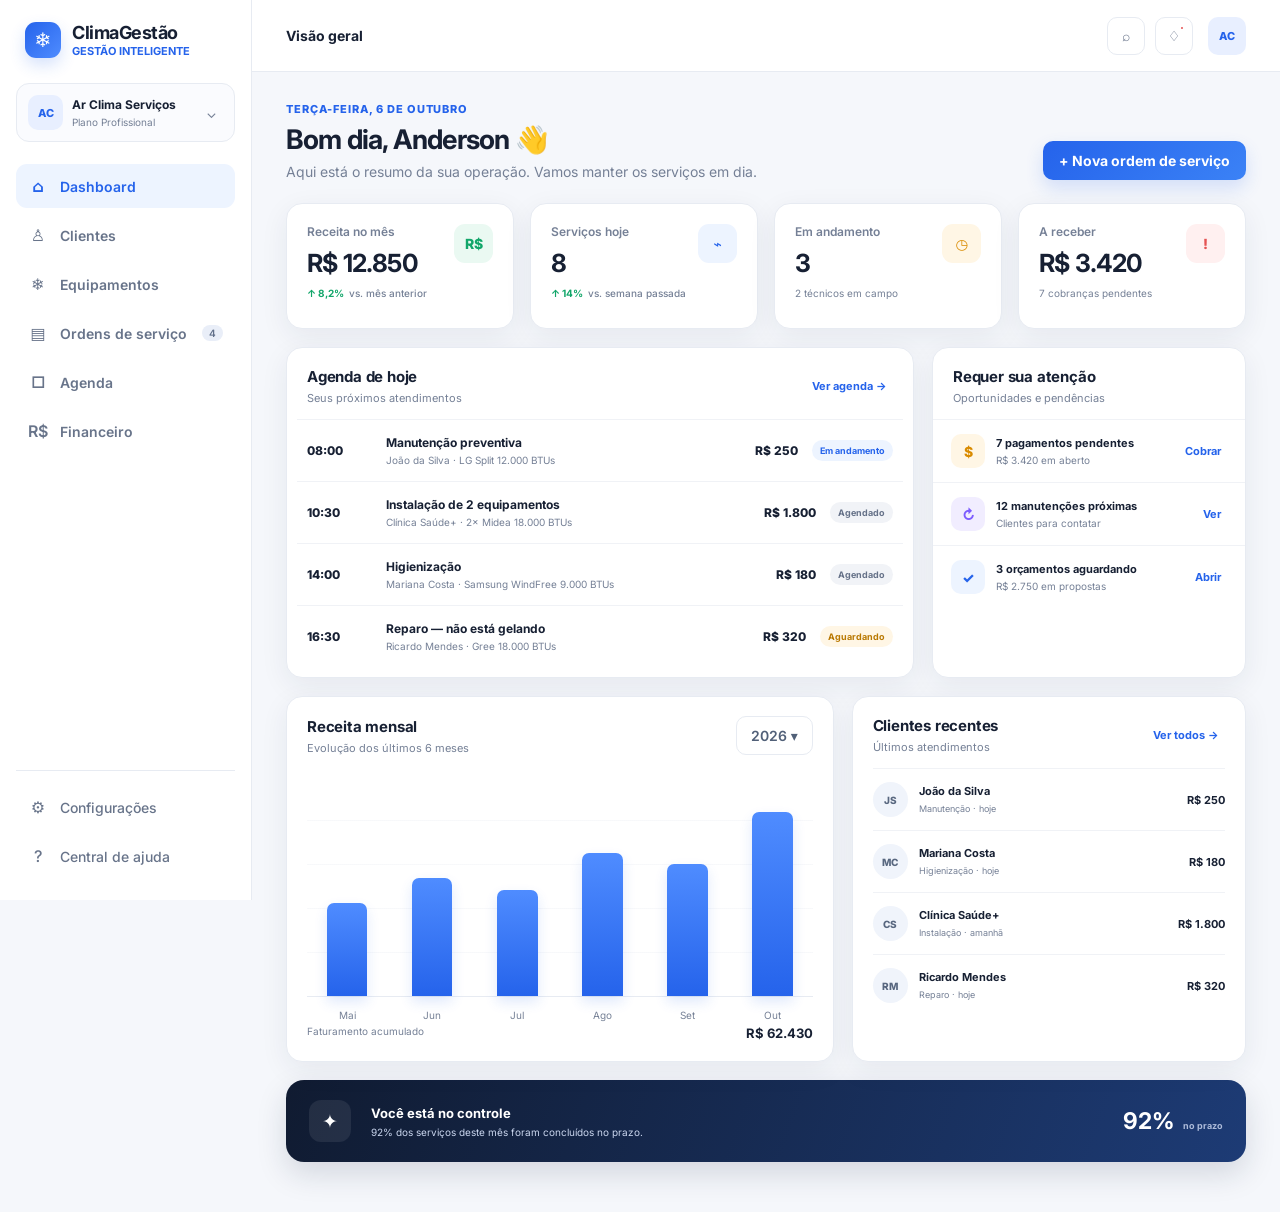
==== index.html @ baf83243 "Versão 1.0 do projeto" ====
<!doctype html>
<html lang="pt-BR">

<head>
    <meta charset="utf-8">
    <meta name="viewport" content="width=device-width,initial-scale=1">
    <title>ClimaGestão — Dashboard</title>
    <link rel="preconnect" href="https://fonts.googleapis.com">
    <link rel="preconnect" href="https://fonts.gstatic.com" crossorigin>
    <link href="https://fonts.googleapis.com/css2?family=Inter:wght@400;500;600;700;800&display=swap" rel="stylesheet">
    <link rel="stylesheet" href="style.css">

</head>

<body>
    <div class="app">
        <aside class="sidebar" id="sidebar">
            <div class="brand">
                <div class="brand-mark">❄</div>
                <div><strong>ClimaGestão</strong><span>GESTÃO INTELIGENTE</span></div>
            </div>
            <div class="company">
                <div class="avatar">AC</div>
                <div><b>Ar Clima Serviços</b><small>Plano Profissional</small></div><button>⌄</button>
            </div>
            <nav>
                <a class="nav-item active" data-page="dashboard"><span class="ico">⌂</span>Dashboard</a><a
                    class="nav-item" data-page="clientes"><span class="ico">♙</span>Clientes</a><a class="nav-item"
                    data-page="equipamentos"><span class="ico">❄</span>Equipamentos</a><a class="nav-item"
                    data-page="os"><span class="ico">▤</span>Ordens de serviço <em>4</em></a><a class="nav-item"
                    data-page="agenda"><span class="ico">□</span>Agenda</a><a class="nav-item"
                    data-page="financeiro"><span class="ico">R$</span>Financeiro</a>
            </nav>
            <div class="nav-bottom"><a class="nav-item"><span class="ico">⚙</span>Configurações</a><a
                    class="nav-item"><span class="ico">?</span>Central de ajuda</a></div>
        </aside>
        <main>
            <header class="topbar"><button class="menu" id="menu">☰</button>
                <div class="crumb" id="crumb">Visão geral</div>
                <div class="top-actions"><button class="top-btn">⌕</button><button class="top-btn">♢<span
                            class="dot"></span></button>
                    <div class="user">AC</div>
                </div>
            </header>
            <div class="content">
                <section id="dashboard" class="page active-page">
                    <div class="page-head">
                        <div>
                            <div class="eyebrow">Terça-feira, 6 de outubro</div>
                            <h1>Bom dia, Anderson 👋</h1>
                            <p>Aqui está o resumo da sua operação. Vamos manter os serviços em dia.</p>
                        </div><button class="primary" id="newOs">+ Nova ordem de serviço</button>
                    </div>
                    <div class="cards four">
                        <div class="card stat">
                            <div><span>Receita no mês</span><strong>R$ 12.850</strong><small class="up">↑ 8,2% <i>vs.
                                        mês anterior</i></small></div>
                            <div class="stat-icon green">R$</div>
                        </div>
                        <div class="card stat">
                            <div><span>Serviços hoje</span><strong>8</strong><small class="up">↑ 14% <i>vs. semana
                                        passada</i></small></div>
                            <div class="stat-icon blue">⌁</div>
                        </div>
                        <div class="card stat">
                            <div><span>Em andamento</span><strong>3</strong><small>2 técnicos em campo</small></div>
                            <div class="stat-icon orange">◷</div>
                        </div>
                        <div class="card stat">
                            <div><span>A receber</span><strong>R$ 3.420</strong><small>7 cobranças pendentes</small>
                            </div>
                            <div class="stat-icon red">!</div>
                        </div>
                    </div>
                    <div class="dashboard-grid">
                        <div class="card">
                            <div class="card-head">
                                <div>
                                    <h2>Agenda de hoje</h2>
                                    <p>Seus próximos atendimentos</p>
                                </div><button class="link" data-page="agenda">Ver agenda →</button>
                            </div>
                            <div class="service-list">
                                <div class="service">
                                    <div class="service-time">08:00</div>
                                    <div class="service-main"><b>Manutenção preventiva</b><span>João da Silva · LG Split
                                            12.000 BTUs</span></div>
                                    <div class="money">R$ 250</div><label class="badge blue">Em andamento</label>
                                </div>
                                <div class="service">
                                    <div class="service-time">10:30</div>
                                    <div class="service-main"><b>Instalação de 2 equipamentos</b><span>Clínica Saúde+ ·
                                            2× Midea 18.000 BTUs</span></div>
                                    <div class="money">R$ 1.800</div><label class="badge gray">Agendado</label>
                                </div>
                                <div class="service">
                                    <div class="service-time">14:00</div>
                                    <div class="service-main"><b>Higienização</b><span>Mariana Costa · Samsung WindFree
                                            9.000 BTUs</span></div>
                                    <div class="money">R$ 180</div><label class="badge gray">Agendado</label>
                                </div>
                                <div class="service">
                                    <div class="service-time">16:30</div>
                                    <div class="service-main"><b>Reparo — não está gelando</b><span>Ricardo Mendes ·
                                            Gree 18.000 BTUs</span></div>
                                    <div class="money">R$ 320</div><label class="badge orange">Aguardando</label>
                                </div>
                            </div>
                        </div>
                        <div class="card alerts">
                            <div class="card-head">
                                <div>
                                    <h2>Requer sua atenção</h2>
                                    <p>Oportunidades e pendências</p>
                                </div>
                            </div>
                            <div class="alert">
                                <div class="alert-icon orange">$</div>
                                <div><b>7 pagamentos pendentes</b><span>R$ 3.420 em aberto</span></div><button
                                    class="link" data-page="financeiro">Cobrar</button>
                            </div>
                            <div class="alert">
                                <div class="alert-icon purple">↻</div>
                                <div><b>12 manutenções próximas</b><span>Clientes para contatar</span></div><button
                                    class="link" data-page="clientes">Ver</button>
                            </div>
                            <div class="alert">
                                <div class="alert-icon blue">✓</div>
                                <div><b>3 orçamentos aguardando</b><span>R$ 2.750 em propostas</span></div><button
                                    class="link">Abrir</button>
                            </div>
                        </div>
                    </div>
                    <div class="lower">
                        <div class="card">
                            <div class="card-head">
                                <div>
                                    <h2>Receita mensal</h2>
                                    <p>Evolução dos últimos 6 meses</p>
                                </div><button class="secondary">2026 ▾</button>
                            </div>
                            <div class="chart-wrap">
                                <div class="chart">
                                    <div class="bar-col"><i class="bar" style="height:45%"></i><label>Mai</label></div>
                                    <div class="bar-col"><i class="bar" style="height:57%"></i><label>Jun</label></div>
                                    <div class="bar-col"><i class="bar" style="height:51%"></i><label>Jul</label></div>
                                    <div class="bar-col"><i class="bar" style="height:69%"></i><label>Ago</label></div>
                                    <div class="bar-col"><i class="bar" style="height:64%"></i><label>Set</label></div>
                                    <div class="bar-col"><i class="bar" style="height:89%"></i><label>Out</label></div>
                                </div>
                                <div class="legend"><span>Faturamento acumulado</span><b>R$ 62.430</b></div>
                            </div>
                        </div>
                        <div class="card">
                            <div class="card-head">
                                <div>
                                    <h2>Clientes recentes</h2>
                                    <p>Últimos atendimentos</p>
                                </div><button class="link" data-page="clientes">Ver todos →</button>
                            </div>
                            <div class="people">
                                <div class="person-row"><span class="person-avatar">JS</span>
                                    <p><b>João da Silva</b><small>Manutenção · hoje</small></p><strong>R$ 250</strong>
                                </div>
                                <div class="person-row"><span class="person-avatar">MC</span>
                                    <p><b>Mariana Costa</b><small>Higienização · hoje</small></p><strong>R$ 180</strong>
                                </div>
                                <div class="person-row"><span class="person-avatar">CS</span>
                                    <p><b>Clínica Saúde+</b><small>Instalação · amanhã</small></p><strong>R$
                                        1.800</strong>
                                </div>
                                <div class="person-row"><span class="person-avatar">RM</span>
                                    <p><b>Ricardo Mendes</b><small>Reparo · hoje</small></p><strong>R$ 320</strong>
                                </div>
                            </div>
                        </div>
                    </div>
                    <div class="kpi-banner">
                        <div class="star">✦</div>
                        <div>
                            <h3>Você está no controle</h3>
                            <p>92% dos serviços deste mês foram concluídos no prazo.</p>
                        </div><strong>92% <span class="small">no prazo</span></strong>
                    </div>
                </section>
                <section id="clientes" class="page">
                    <div class="page-head">
                        <div>
                            <div class="eyebrow">Relacionamento</div>
                            <h1>Clientes</h1>
                            <p>Centralize contatos, equipamentos e histórico de atendimento.</p>
                        </div><button class="primary">+ Novo cliente</button>
                    </div>
                    <div class="toolbar">
                        <div class="search">⌕ <input placeholder="Buscar por nome, telefone ou e-mail"></div><button
                            class="secondary">Filtros ▾</button>
                    </div>
                    <div class="card table-card">
                        <table>
                            <thead>
                                <tr>
                                    <th>Cliente</th>
                                    <th>Telefone</th>
                                    <th>Equipamentos</th>
                                    <th>Último serviço</th>
                                    <th>Total gasto</th>
                                    <th>Status</th>
                                </tr>
                            </thead>
                            <tbody>
                                <tr>
                                    <td><b>João da Silva</b><small>joao@email.com</small></td>
                                    <td>(61) 99999-1001</td>
                                    <td>2 equipamentos</td>
                                    <td>30/09/2026</td>
                                    <td><b>R$ 1.240</b></td>
                                    <td><span class="badge green">Ativo</span></td>
                                </tr>
                                <tr>
                                    <td><b>Mariana Costa</b><small>mariana@email.com</small></td>
                                    <td>(61) 98888-2233</td>
                                    <td>1 equipamento</td>
                                    <td>01/10/2026</td>
                                    <td><b>R$ 680</b></td>
                                    <td><span class="badge green">Ativo</span></td>
                                </tr>
                                <tr>
                                    <td><b>Clínica Saúde+</b><small>financeiro@saude.com</small></td>
                                    <td>(61) 97777-3344</td>
                                    <td>6 equipamentos</td>
                                    <td>28/09/2026</td>
                                    <td><b>R$ 8.900</b></td>
                                    <td><span class="badge blue">Empresa</span></td>
                                </tr>
                                <tr>
                                    <td><b>Ricardo Mendes</b><small>ricardo@email.com</small></td>
                                    <td>(61) 96666-5512</td>
                                    <td>3 equipamentos</td>
                                    <td>12/08/2026</td>
                                    <td><b>R$ 2.150</b></td>
                                    <td><span class="badge orange">Retorno</span></td>
                                </tr>
                            </tbody>
                        </table>
                    </div>
                </section>
                <section id="equipamentos" class="page">
                    <div class="page-head">
                        <div>
                            <div class="eyebrow">Patrimônio técnico</div>
                            <h1>Equipamentos</h1>
                            <p>Tenha o histórico de cada ar-condicionado na palma da mão.</p>
                        </div><button class="primary">+ Novo equipamento</button>
                    </div>
                    <div class="cards four">
                        <div class="card stat">
                            <div><span>Total cadastrados</span><strong>184</strong><small>↑ 12 este mês</small></div>
                            <div class="stat-icon blue">❄</div>
                        </div>
                        <div class="card stat">
                            <div><span>Preventivas próximas</span><strong>12</strong><small>Próximos 30 dias</small>
                            </div>
                            <div class="stat-icon orange">↻</div>
                        </div>
                        <div class="card stat">
                            <div><span>Em garantia</span><strong>38</strong><small>Equipamentos</small></div>
                            <div class="stat-icon green">✓</div>
                        </div>
                        <div class="card stat">
                            <div><span>Manutenção atrasada</span><strong>7</strong><small>Precisam de contato</small>
                            </div>
                            <div class="stat-icon red">!</div>
                        </div>
                    </div>
                    <div class="card table-card" style="margin-top:18px">
                        <table>
                            <thead>
                                <tr>
                                    <th>Equipamento</th>
                                    <th>Cliente</th>
                                    <th>Local</th>
                                    <th>Última manutenção</th>
                                    <th>Próxima</th>
                                    <th>Status</th>
                                </tr>
                            </thead>
                            <tbody>
                                <tr>
                                    <td><b>LG Dual Inverter</b><small>Split · 12.000 BTUs</small></td>
                                    <td>João da Silva</td>
                                    <td>Quarto</td>
                                    <td>02/04/2026</td>
                                    <td>Hoje</td>
                                    <td><span class="badge orange">Preventiva hoje</span></td>
                                </tr>
                                <tr>
                                    <td><b>Samsung WindFree</b><small>Split · 9.000 BTUs</small></td>
                                    <td>Mariana Costa</td>
                                    <td>Sala</td>
                                    <td>15/06/2026</td>
                                    <td>15/12/2026</td>
                                    <td><span class="badge green">Em dia</span></td>
                                </tr>
                                <tr>
                                    <td><b>Midea Xtreme Save</b><small>Split · 18.000 BTUs</small></td>
                                    <td>Clínica Saúde+</td>
                                    <td>Recepção</td>
                                    <td>20/03/2026</td>
                                    <td>20/09/2026</td>
                                    <td><span class="badge" style="background:#fff0f0;color:#c43f3f">Atrasada</span>
                                    </td>
                                </tr>
                            </tbody>
                        </table>
                    </div>
                </section>
                <section id="os" class="page">
                    <div class="page-head">
                        <div>
                            <div class="eyebrow">Operação</div>
                            <h1>Ordens de serviço</h1>
                            <p>Acompanhe cada atendimento do agendamento ao pagamento.</p>
                        </div><button class="primary" id="newOs2">+ Nova ordem de serviço</button>
                    </div>
                    <div class="kanban">
                        <div class="kanban-col">
                            <h3>Agendadas <span>2</span></h3>
                            <article class="os-card"><b>#00128 · INSTALAÇÃO</b><strong>Clínica Saúde+</strong><small>02
                                    out · 10:30</small><label>R$ 1.800</label></article>
                            <article class="os-card"><b>#00129 · LIMPEZA</b><strong>Ricardo Mendes</strong><small>03 out
                                    · 09:00</small><label>R$ 220</label></article>
                        </div>
                        <div class="kanban-col">
                            <h3>Em andamento <span>3</span></h3>
                            <article class="os-card"><b>#00125 · MANUTENÇÃO</b><strong>João da Silva</strong><small>Hoje
                                    · 08:00 · Técnico: Carlos</small><label>R$ 250</label></article>
                            <article class="os-card"><b>#00126 · REPARO</b><strong>Paulo Oliveira</strong><small>Hoje ·
                                    13:30 · Técnico: Lucas</small><label>R$ 380</label></article>
                        </div>
                        <div class="kanban-col">
                            <h3>Concluídas <span>5</span></h3>
                            <article class="os-card"><b>#00124 · HIGIENIZAÇÃO</b><strong>Mariana
                                    Costa</strong><small>Hoje · 07:30</small><label>R$ 180 · Pago</label></article>
                            <article class="os-card"><b>#00123 · INSTALAÇÃO</b><strong>Loja Central</strong><small>30
                                    set · 15:00</small><label>R$ 950 · Pago</label></article>
                        </div>
                    </div>
                </section>
                <section id="agenda" class="page">
                    <div class="page-head">
                        <div>
                            <div class="eyebrow">Planejamento</div>
                            <h1>Agenda</h1>
                            <p>Organize atendimentos e visualize a carga da equipe.</p>
                        </div><button class="primary" id="newOs3">+ Agendar serviço</button>
                    </div>
                    <div class="card calendar">
                        <div class="calendar-head"><button>‹</button>
                            <h2>Outubro 2026</h2><button>›</button>
                        </div>
                        <div class="week">
                            <span>DOM</span><span>SEG</span><span>TER</span><span>QUA</span><span>QUI</span><span>SEX</span><span>SÁB</span>
                        </div>
                        <div class="days" id="calendarDays"></div>
                    </div>
                </section>
                <section id="financeiro" class="page">
                    <div class="page-head">
                        <div>
                            <div class="eyebrow">Resultado</div>
                            <h1>Financeiro</h1>
                            <p>Veja quanto entrou, quanto saiu e o que ainda falta receber.</p>
                        </div><button class="primary">+ Lançamento</button>
                    </div>
                    <div class="cards four">
                        <div class="card stat">
                            <div><span>Receita no mês</span><strong>R$ 12.850</strong><small class="up">↑ 8,2%</small>
                            </div>
                            <div class="stat-icon green">R$</div>
                        </div>
                        <div class="card stat">
                            <div><span>Despesas</span><strong>R$ 4.230</strong><small>33% da receita</small></div>
                            <div class="stat-icon red">−</div>
                        </div>
                        <div class="card stat">
                            <div><span>Resultado</span><strong>R$ 8.620</strong><small>Margem de 67%</small></div>
                            <div class="stat-icon blue">✓</div>
                        </div>
                        <div class="card stat">
                            <div><span>A receber</span><strong>R$ 3.420</strong><small>7 cobranças</small></div>
                            <div class="stat-icon orange">!</div>
                        </div>
                    </div>
                    <div class="card table-card" style="margin-top:18px">
                        <div class="card-head">
                            <div>
                                <h2>Últimos lançamentos</h2>
                                <p>Movimentações financeiras</p>
                            </div>
                        </div>
                        <table>
                            <thead>
                                <tr>
                                    <th>Descrição</th>
                                    <th>Categoria</th>
                                    <th>Data</th>
                                    <th>Valor</th>
                                    <th>Status</th>
                                </tr>
                            </thead>
                            <tbody>
                                <tr>
                                    <td><b>OS #00124 — Higienização</b><small>Mariana Costa</small></td>
                                    <td>Serviço</td>
                                    <td>06/10/2026</td>
                                    <td style="color:var(--green);font-weight:800">+ R$ 180</td>
                                    <td><span class="badge green">Recebido</span></td>
                                </tr>
                                <tr>
                                    <td><b>Compra de materiais</b><small>Fornecedor Clima Parts</small></td>
                                    <td>Materiais</td>
                                    <td>05/10/2026</td>
                                    <td style="color:var(--red);font-weight:800">− R$ 620</td>
                                    <td><span class="badge green">Pago</span></td>
                                </tr>
                                <tr>
                                    <td><b>OS #00125 — Manutenção</b><small>João da Silva</small></td>
                                    <td>Serviço</td>
                                    <td>06/10/2026</td>
                                    <td>R$ 250</td>
                                    <td><span class="badge orange">Pendente</span></td>
                                </tr>
                            </tbody>
                        </table>
                    </div>
                </section>
            </div>
        </main>
    </div>
    <div class="modal" id="modal">
        <div class="modal-box"><button class="close" id="close">×</button>
            <h2>Nova ordem de serviço</h2>
            <p>Cadastre um atendimento em poucos segundos.</p>
            <form id="osForm"><label>Cliente<input required placeholder="Nome do cliente"></label>
                <div class="form-row"><label>Serviço<select>
                            <option>Manutenção preventiva</option>
                            <option>Higienização</option>
                            <option>Instalação</option>
                            <option>Reparo</option>
                        </select></label><label>Valor<input placeholder="R$ 0,00"></label></div>
                <div class="form-row"><label>Data<input type="date"></label><label>Horário<input type="time"></label>
                </div><label>Observações<textarea
                        placeholder="Diagnóstico, materiais, detalhes..."></textarea></label><button
                    class="primary full">Criar ordem de serviço</button>
            </form>
        </div>
    </div>
    
    <script src="script.js"></script>
</body>

</html>
---- style.css ----
:root {
    --bg: #f5f7fb;
    --surface: #fff;
    --text: #172033;
    --muted: #758096;
    --line: #e7ebf2;
    --primary: #2563eb;
    --primary2: #1d4ed8;
    --navy: #111b2e;
    --green: #12a66a;
    --orange: #f59e0b;
    --red: #e55353;
    --purple: #7c5cff;
    --shadow: 0 8px 28px rgba(25, 38, 64, .07);
    --radius: 16px
}

* {
    box-sizing: border-box
}

body {
    margin: 0;
    background: var(--bg);
    font-family: Inter, system-ui, sans-serif;
    color: var(--text);
    font-size: 14px
}

button,
input,
select,
textarea {
    font: inherit
}

button {
    cursor: pointer
}

.app {
    min-height: 100vh;
    display: flex
}

.sidebar {
    width: 252px;
    background: #fff;
    border-right: 1px solid var(--line);
    position: fixed;
    inset: 0 auto 0 0;
    z-index: 20;
    display: flex;
    flex-direction: column;
    padding: 22px 16px
}

.brand {
    display: flex;
    align-items: center;
    gap: 11px;
    padding: 0 9px 25px
}

.brand-mark {
    width: 36px;
    height: 36px;
    border-radius: 11px;
    background: linear-gradient(135deg, #2563eb, #4f8cff);
    color: #fff;
    display: grid;
    place-items: center;
    font-size: 20px;
    box-shadow: 0 7px 16px #2563eb30
}

.brand strong {
    font-size: 18px;
    letter-spacing: -.5px
}

.brand span {
    display: block;
    color: var(--primary);
    font-weight: 700;
    font-size: 11px;
    margin-top: 1px
}

.company {
    border: 1px solid var(--line);
    background: #fafbfe;
    border-radius: 13px;
    padding: 11px;
    display: flex;
    align-items: center;
    gap: 9px;
    margin-bottom: 22px
}

.avatar,
.user {
    background: #e8efff;
    color: var(--primary);
    font-weight: 800;
    display: grid;
    place-items: center;
    border-radius: 10px
}

.avatar {
    width: 35px;
    height: 35px;
    font-size: 11px
}

.company b {
    font-size: 12px;
    display: block;
    white-space: nowrap
}

.company small {
    color: var(--muted);
    font-size: 10px
}

.company button {
    margin-left: auto;
    border: 0;
    background: none;
    color: var(--muted)
}

nav {
    display: grid;
    gap: 5px
}

.nav-item {
    height: 44px;
    border-radius: 11px;
    padding: 0 12px;
    display: flex;
    align-items: center;
    gap: 12px;
    color: #68748a;
    text-decoration: none;
    font-weight: 600;
    transition: .18s
}

.nav-item .ico {
    width: 20px;
    text-align: center;
    font-size: 16px
}

.nav-item:hover {
    background: #f5f7fb;
    color: var(--text)
}

.nav-item.active {
    background: #edf4ff;
    color: var(--primary)
}

.nav-item em {
    margin-left: auto;
    background: #e9eef8;
    color: #61708a;
    border-radius: 20px;
    padding: 2px 7px;
    font-size: 10px;
    font-style: normal
}

.nav-bottom {
    margin-top: auto;
    border-top: 1px solid var(--line);
    padding-top: 14px;
    display: grid;
    gap: 5px
}

.nav-bottom .nav-item {
    font-weight: 500
}

main {
    margin-left: 252px;
    min-width: 0;
    width: calc(100% - 252px)
}

.topbar {
    height: 72px;
    background: #fff;
    border-bottom: 1px solid var(--line);
    display: flex;
    align-items: center;
    padding: 0 34px;
    position: sticky;
    top: 0;
    z-index: 15
}

.crumb {
    font-weight: 700;
    font-size: 14px
}

.top-actions {
    margin-left: auto;
    display: flex;
    align-items: center;
    gap: 10px
}

.top-btn {
    width: 38px;
    height: 38px;
    border: 1px solid var(--line);
    background: #fff;
    border-radius: 10px;
    color: #657188;
    position: relative
}

.top-btn .dot {
    position: absolute;
    right: 7px;
    top: 7px;
    width: 6px;
    height: 6px;
    border-radius: 50%;
    background: var(--red);
    border: 2px solid #fff
}

.user {
    width: 38px;
    height: 38px;
    font-size: 11px;
    margin-left: 5px
}

.content {
    max-width: 1600px;
    margin: 0 auto;
    padding: 30px 34px 50px
}

.page-head {
    display: flex;
    justify-content: space-between;
    align-items: flex-end;
    gap: 20px;
    margin-bottom: 23px
}

.eyebrow {
    font-size: 11px;
    text-transform: uppercase;
    letter-spacing: .08em;
    color: var(--primary);
    font-weight: 800;
    margin-bottom: 7px
}

.page-head h1 {
    margin: 0;
    font-size: 27px;
    letter-spacing: -.8px
}

.page-head p {
    margin: 7px 0 0;
    color: var(--muted)
}

.primary {
    border: 0;
    color: #fff;
    background: linear-gradient(135deg, var(--primary), #3b82f6);
    padding: 11px 16px;
    border-radius: 10px;
    font-weight: 700;
    box-shadow: 0 8px 18px #2563eb2a
}

.primary:hover {
    background: linear-gradient(135deg, var(--primary2), var(--primary))
}

.secondary {
    border: 1px solid var(--line);
    background: #fff;
    padding: 10px 14px;
    border-radius: 10px;
    font-weight: 600;
    color: #516078
}

.cards {
    display: grid;
    gap: 16px
}

.cards.four {
    grid-template-columns: repeat(4, minmax(0, 1fr))
}

.card {
    background: var(--surface);
    border: 1px solid var(--line);
    border-radius: var(--radius);
    box-shadow: var(--shadow)
}

.stat {
    padding: 20px;
    display: flex;
    justify-content: space-between;
    min-height: 126px
}

.stat span {
    display: block;
    color: var(--muted);
    font-size: 12px;
    font-weight: 600;
    margin-bottom: 9px
}

.stat strong {
    display: block;
    font-size: 25px;
    letter-spacing: -.8px
}

.stat small {
    display: block;
    color: var(--muted);
    font-size: 10px;
    margin-top: 9px
}

.stat small.up {
    color: var(--green);
    font-weight: 700
}

.stat small i {
    font-style: normal;
    color: var(--muted);
    font-weight: 500;
    margin-left: 3px
}

.stat-icon {
    width: 39px;
    height: 39px;
    border-radius: 11px;
    display: grid;
    place-items: center;
    font-weight: 800
}

.blue {
    background: #edf4ff;
    color: var(--primary)
}

.green {
    background: #eaf9f2;
    color: var(--green)
}

.orange {
    background: #fff6e5;
    color: #d98b00
}

.red {
    background: #fff0f0;
    color: var(--red)
}

.purple {
    background: #f1edff;
    color: var(--purple)
}

.dashboard-grid {
    display: grid;
    grid-template-columns: minmax(0, 1.7fr) minmax(300px, .85fr);
    gap: 18px;
    margin-top: 18px
}

.card-head {
    padding: 19px 20px 14px;
    display: flex;
    justify-content: space-between;
    align-items: center
}

.card-head h2 {
    font-size: 15px;
    margin: 0;
    letter-spacing: -.2px
}

.card-head p {
    margin: 5px 0 0;
    color: var(--muted);
    font-size: 11px
}

.link {
    border: 0;
    background: none;
    color: var(--primary);
    font-size: 11px;
    font-weight: 700
}

.service-list {
    padding: 0 10px 10px
}

.service {
    display: grid;
    grid-template-columns: 65px minmax(0, 1fr) auto auto;
    gap: 14px;
    align-items: center;
    padding: 15px 10px;
    border-top: 1px solid #f0f2f6
}

.service-time {
    font-weight: 800;
    font-size: 12px
}

.service-main b {
    display: block;
    font-size: 12px
}

.service-main span {
    display: block;
    color: var(--muted);
    font-size: 10px;
    margin-top: 4px
}

.money {
    font-weight: 800;
    font-size: 12px;
    white-space: nowrap
}

.badge {
    font-size: 9px;
    font-weight: 700;
    border-radius: 20px;
    padding: 5px 8px;
    white-space: nowrap
}

.badge.blue {
    background: #edf4ff
}

.badge.green {
    background: #eaf9f2
}

.badge.orange {
    background: #fff6e5;
    color: #b97800
}

.badge.gray {
    background: #f1f3f7;
    color: #657188
}

.alerts {
    padding-bottom: 8px
}

.alert {
    display: flex;
    gap: 11px;
    align-items: center;
    padding: 14px 18px;
    border-top: 1px solid #f0f2f6
}

.alert-icon {
    width: 34px;
    height: 34px;
    border-radius: 10px;
    display: grid;
    place-items: center;
    font-weight: 800
}

.alert b {
    font-size: 11px;
    display: block
}

.alert span {
    font-size: 10px;
    color: var(--muted);
    display: block;
    margin-top: 4px
}

.alert .link {
    margin-left: auto
}

.lower {
    display: grid;
    grid-template-columns: 1.25fr .9fr;
    gap: 18px;
    margin-top: 18px
}

.chart-wrap {
    padding: 8px 20px 20px
}

.chart {
    height: 220px;
    display: flex;
    align-items: flex-end;
    gap: 15px;
    padding: 12px 5px 0;
    border-bottom: 1px solid var(--line);
    position: relative;
    background: repeating-linear-gradient(to top, transparent 0, transparent 43px, #f0f2f6 44px)
}

.bar-col {
    height: 100%;
    flex: 1;
    display: flex;
    align-items: flex-end;
    justify-content: center;
    position: relative
}

.bar {
    width: 58%;
    max-width: 44px;
    border-radius: 7px 7px 0 0;
    background: linear-gradient(180deg, #4f8cff, #2563eb);
    box-shadow: 0 6px 13px #2563eb24
}

.bar-col label {
    position: absolute;
    bottom: -25px;
    font-size: 10px;
    color: var(--muted)
}

.legend {
    display: flex;
    justify-content: space-between;
    margin-top: 28px;
    color: var(--muted);
    font-size: 10px
}

.legend b {
    color: var(--text);
    font-size: 13px
}

.people {
    padding: 0 20px 8px
}

.person-row {
    display: flex;
    align-items: center;
    gap: 11px;
    padding: 13px 0;
    border-top: 1px solid #f0f2f6
}

.person-avatar {
    width: 35px;
    height: 35px;
    border-radius: 50%;
    display: grid;
    place-items: center;
    background: #f0f4fb;
    color: #58677f;
    font-size: 10px;
    font-weight: 800
}

.person-row p {
    margin: 0;
    flex: 1
}

.person-row b {
    font-size: 11px;
    display: block
}

.person-row small {
    color: var(--muted);
    font-size: 9px
}

.person-row strong {
    font-size: 11px
}

.kpi-banner {
    margin-top: 18px;
    background: linear-gradient(110deg, #101b31, #1d3b75);
    border-radius: 18px;
    padding: 20px 23px;
    color: #fff;
    display: flex;
    align-items: center;
    gap: 20px;
    box-shadow: 0 12px 30px #14213b25
}

.kpi-banner .star {
    width: 42px;
    height: 42px;
    border-radius: 12px;
    background: #ffffff14;
    display: grid;
    place-items: center;
    font-size: 19px
}

.kpi-banner h3 {
    margin: 0;
    font-size: 13px
}

.kpi-banner p {
    margin: 5px 0 0;
    color: #cbd7ef;
    font-size: 10px
}

.kpi-banner strong {
    margin-left: auto;
    font-size: 23px
}

.kpi-banner .small {
    font-size: 9px;
    color: #aebcda;
    margin-left: 4px
}

.page {
    display: none
}

.page.active-page {
    display: block
}

.toolbar {
    display: flex;
    gap: 10px;
    margin-bottom: 15px
}

.search {
    background: #fff;
    border: 1px solid var(--line);
    height: 42px;
    border-radius: 10px;
    display: flex;
    align-items: center;
    padding: 0 12px;
    flex: 1;
    color: #8a94a7
}

.search input {
    border: 0;
    outline: 0;
    width: 100%;
    padding-left: 8px
}

.table-card {
    overflow: auto
}

.table {
    width: 100%;
    border-collapse: collapse
}

table {
    width: 100%;
    border-collapse: collapse;
    min-width: 700px
}

th,
td {
    text-align: left;
    padding: 15px 18px;
    border-bottom: 1px solid #eef1f5;
    font-size: 11px
}

th {
    font-size: 9px;
    text-transform: uppercase;
    letter-spacing: .06em;
    color: #8b95a8;
    background: #fafbfc
}

td b {
    font-size: 11px
}

td small {
    display: block;
    color: var(--muted);
    margin-top: 4px;
    font-size: 9px
}

.kanban {
    display: grid;
    grid-template-columns: repeat(3, 1fr);
    gap: 16px
}

.kanban-col {
    background: #eef1f6;
    border-radius: 14px;
    padding: 13px
}

.kanban-col h3 {
    font-size: 11px;
    margin: 3px 4px 12px
}

.kanban-col h3 span {
    color: var(--muted);
    margin-left: 4px
}

.os-card {
    background: #fff;
    border: 1px solid var(--line);
    border-radius: 12px;
    padding: 15px;
    margin-bottom: 10px;
    box-shadow: 0 3px 12px #253b5a08
}

.os-card b {
    font-size: 9px;
    color: var(--primary)
}

.os-card strong {
    display: block;
    font-size: 11px;
    margin-top: 8px
}

.os-card small {
    display: block;
    color: var(--muted);
    font-size: 9px;
    margin-top: 6px
}

.os-card label {
    display: block;
    margin-top: 12px;
    font-weight: 800;
    font-size: 10px
}

.calendar {
    padding: 18px
}

.calendar-head {
    display: flex;
    justify-content: space-between;
    align-items: center
}

.calendar-head h2 {
    font-size: 15px
}

.calendar-head button {
    border: 1px solid var(--line);
    background: #fff;
    border-radius: 8px;
    width: 34px;
    height: 34px
}

.week,
.days {
    display: grid;
    grid-template-columns: repeat(7, 1fr)
}

.week {
    margin-top: 14px
}

.week span {
    font-size: 9px;
    color: var(--muted);
    font-weight: 700;
    text-align: center;
    padding: 9px
}

.days>div {
    min-height: 90px;
    border-top: 1px solid var(--line);
    border-right: 1px solid var(--line);
    padding: 8px;
    font-size: 10px
}

.days>div:nth-child(7n) {
    border-right: 0
}

.daynum {
    font-weight: 700
}

.today {
    background: #eef4ff
}

.event-mini {
    margin-top: 9px;
    background: #edf4ff;
    color: #2459bb;
    padding: 5px;
    border-radius: 6px;
    font-size: 8px;
    font-weight: 700
}

.modal {
    position: fixed;
    inset: 0;
    background: #0c152866;
    display: none;
    place-items: center;
    z-index: 50;
    padding: 20px
}

.modal.open {
    display: grid
}

.modal-box {
    width: min(560px, 100%);
    background: #fff;
    border-radius: 18px;
    padding: 26px;
    box-shadow: 0 25px 70px #0c152850;
    position: relative
}

.close {
    position: absolute;
    right: 18px;
    top: 15px;
    border: 0;
    background: #f1f3f7;
    border-radius: 50%;
    width: 30px;
    height: 30px
}

.modal h2 {
    margin: 0;
    font-size: 19px
}

.modal p {
    color: var(--muted);
    font-size: 11px;
    margin: 6px 0 22px
}

.form-row {
    display: grid;
    grid-template-columns: 1fr 1fr;
    gap: 12px
}

.modal label {
    display: block;
    font-size: 10px;
    font-weight: 700;
    margin-bottom: 13px
}

.modal input,
.modal select,
.modal textarea {
    display: block;
    width: 100%;
    margin-top: 6px;
    border: 1px solid var(--line);
    border-radius: 9px;
    padding: 10px;
    outline: 0;
    background: #fff
}

.modal textarea {
    min-height: 90px;
    resize: vertical
}

.full {
    width: 100%
}

.menu {
    display: none
}

@media(max-width:1100px) {
    .cards.four {
        grid-template-columns: repeat(2, 1fr)
    }

    .dashboard-grid,
    .lower {
        grid-template-columns: 1fr
    }

    .content {
        padding: 25px
    }

    .topbar {
        padding: 0 25px
    }
}

@media(max-width:760px) {
    .sidebar {
        transform: translateX(-100%);
        transition: .2s
    }

    .sidebar.open {
        transform: none;
        box-shadow: 15px 0 35px #17203330
    }

    main {
        margin-left: 0;
        width: 100%
    }

    .menu {
        display: block;
        border: 0;
        background: none;
        font-size: 20px;
        margin-right: 13px
    }

    .topbar {
        padding: 0 17px;
        height: 62px
    }

    .content {
        padding: 22px 16px 35px
    }

    .page-head {
        align-items: flex-start;
        flex-direction: column
    }

    .page-head h1 {
        font-size: 23px
    }

    .cards.four {
        grid-template-columns: 1fr 1fr
    }

    .stat {
        min-height: 112px;
        padding: 15px
    }

    .stat strong {
        font-size: 20px
    }

    .service {
        grid-template-columns: 50px 1fr auto
    }

    .service .badge {
        display: none
    }

    .kpi-banner {
        align-items: flex-start
    }

    .kpi-banner strong {
        font-size: 18px
    }

    .kanban {
        grid-template-columns: 1fr
    }

    .lower {
        grid-template-columns: 1fr
    }

    .days>div {
        min-height: 70px
    }

    .event-mini {
        display: none
    }

    .user {
        margin-left: 0
    }
}

@media(max-width:470px) {
    .cards.four {
        grid-template-columns: 1fr
    }

    .top-actions .top-btn:first-child {
        display: none
    }

    .service {
        grid-template-columns: 45px 1fr
    }

    .money {
        display: none
    }

    .form-row {
        grid-template-columns: 1fr
    }
}
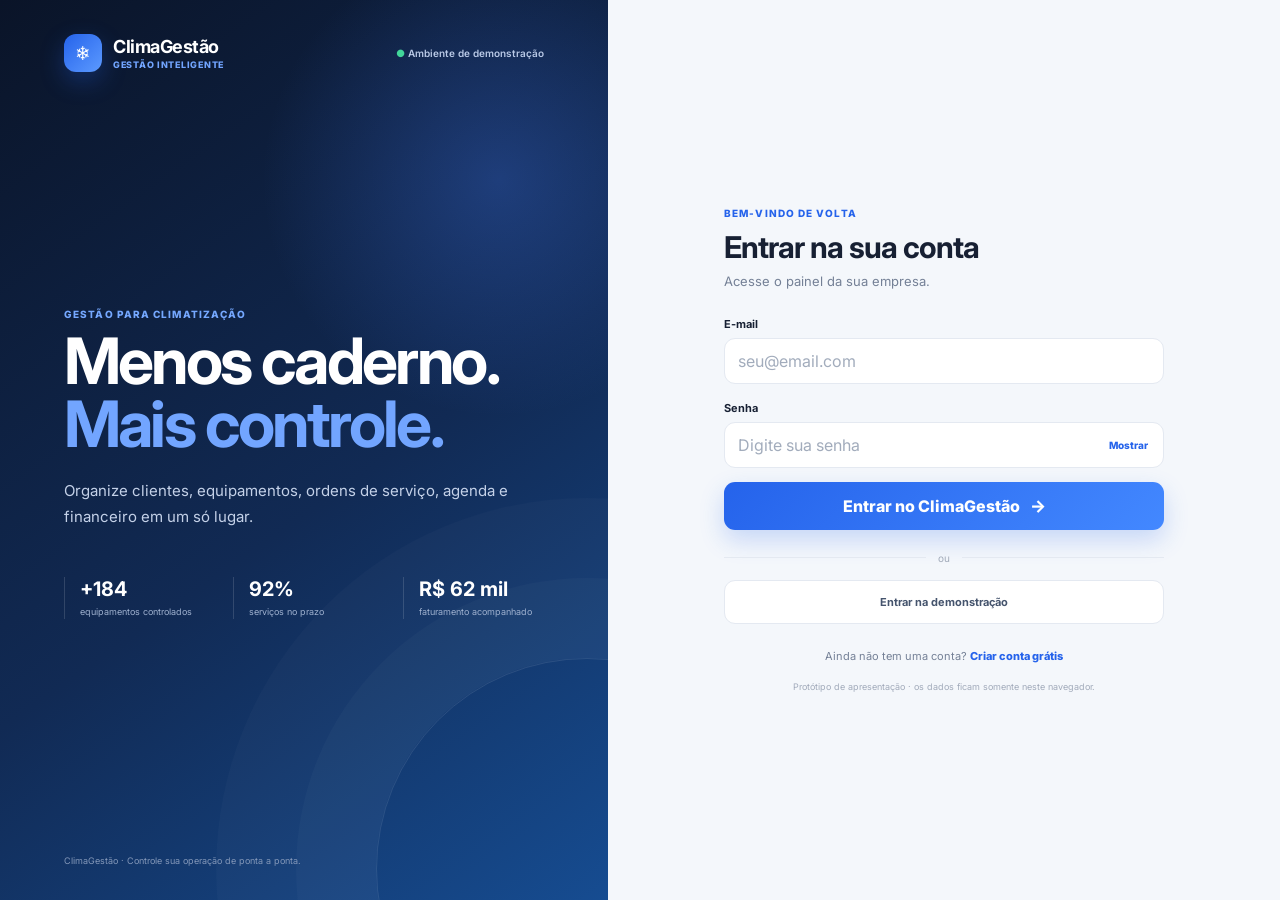
==== commit 51aa1806: "Adicionado página de login e correção demonstração do painel" ====
--- a/index.html
+++ b/index.html
@@ -2,461 +2,80 @@
 <html lang="pt-BR">
 
 <head>
-    <meta charset="utf-8">
-    <meta name="viewport" content="width=device-width,initial-scale=1">
-    <title>ClimaGestão — Dashboard</title>
-    <link rel="preconnect" href="https://fonts.googleapis.com">
-    <link rel="preconnect" href="https://fonts.gstatic.com" crossorigin>
-    <link href="https://fonts.googleapis.com/css2?family=Inter:wght@400;500;600;700;800&display=swap" rel="stylesheet">
-    <link rel="stylesheet" href="style.css">
-
+  <meta charset="utf-8">
+  <meta name="viewport" content="width=device-width,initial-scale=1">
+  <title>ClimaGestão — Entrar</title>
+  <link rel="preconnect" href="https://fonts.googleapis.com">
+  <link rel="preconnect" href="https://fonts.gstatic.com" crossorigin>
+  <link href="https://fonts.googleapis.com/css2?family=Inter:wght@400;500;600;700;800&display=swap" rel="stylesheet">
+  <link rel="stylesheet" href="css/auth.css">
+  <script src="js/data-store.js"></script>
 </head>
 
-<body>
-    <div class="app">
-        <aside class="sidebar" id="sidebar">
-            <div class="brand">
-                <div class="brand-mark">❄</div>
-                <div><strong>ClimaGestão</strong><span>GESTÃO INTELIGENTE</span></div>
+<body class="auth-page">
+  <main class="auth-shell">
+    <section class="auth-visual">
+      <div class="visual-top">
+        <a class="brand auth-brand" href="index.html">
+          <span class="brand-mark">❄</span>
+          <span><strong>ClimaGestão</strong><small>GESTÃO INTELIGENTE</small></span>
+        </a>
+        <span class="secure-label">● Ambiente de demonstração</span>
+      </div>
+
+      <div class="visual-content">
+        <span class="eyebrow">Gestão para climatização</span>
+        <h1>Menos caderno.<br><span>Mais controle.</span></h1>
+        <p>Organize clientes, equipamentos, ordens de serviço, agenda e financeiro em um só lugar.</p>
+        <div class="visual-metrics">
+          <div><strong>+184</strong><span>equipamentos controlados</span></div>
+          <div><strong>92%</strong><span>serviços no prazo</span></div>
+          <div><strong>R$ 62 mil</strong><span>faturamento acompanhado</span></div>
+        </div>
+      </div>
+
+      <div class="visual-footer">ClimaGestão · Controle sua operação de ponta a ponta.</div>
+    </section>
+
+    <section class="auth-panel">
+      <div class="auth-card">
+        <div class="mobile-brand brand">
+          <span class="brand-mark">❄</span>
+          <span><strong>ClimaGestão</strong><small>GESTÃO INTELIGENTE</small></span>
+        </div>
+
+        <div class="auth-heading">
+          <span class="eyebrow">Bem-vindo de volta</span>
+          <h2>Entrar na sua conta</h2>
+          <p>Acesse o painel da sua empresa.</p>
+        </div>
+
+        <form id="loginForm" novalidate>
+          <label class="field">
+            <span>E-mail</span>
+            <input id="loginEmail" type="email" autocomplete="email" placeholder="seu@email.com" required>
+          </label>
+          <label class="field">
+            <span>Senha</span>
+            <div class="password-field">
+              <input id="loginPassword" type="password" autocomplete="current-password" placeholder="Digite sua senha"
+                required>
+              <button type="button" class="password-toggle" data-target="loginPassword"
+                aria-label="Mostrar senha">Mostrar</button>
             </div>
-            <div class="company">
-                <div class="avatar">AC</div>
-                <div><b>Ar Clima Serviços</b><small>Plano Profissional</small></div><button>⌄</button>
-            </div>
-            <nav>
-                <a class="nav-item active" data-page="dashboard"><span class="ico">⌂</span>Dashboard</a><a
-                    class="nav-item" data-page="clientes"><span class="ico">♙</span>Clientes</a><a class="nav-item"
-                    data-page="equipamentos"><span class="ico">❄</span>Equipamentos</a><a class="nav-item"
-                    data-page="os"><span class="ico">▤</span>Ordens de serviço <em>4</em></a><a class="nav-item"
-                    data-page="agenda"><span class="ico">□</span>Agenda</a><a class="nav-item"
-                    data-page="financeiro"><span class="ico">R$</span>Financeiro</a>
-            </nav>
-            <div class="nav-bottom"><a class="nav-item"><span class="ico">⚙</span>Configurações</a><a
-                    class="nav-item"><span class="ico">?</span>Central de ajuda</a></div>
-        </aside>
-        <main>
-            <header class="topbar"><button class="menu" id="menu">☰</button>
-                <div class="crumb" id="crumb">Visão geral</div>
-                <div class="top-actions"><button class="top-btn">⌕</button><button class="top-btn">♢<span
-                            class="dot"></span></button>
-                    <div class="user">AC</div>
-                </div>
-            </header>
-            <div class="content">
-                <section id="dashboard" class="page active-page">
-                    <div class="page-head">
-                        <div>
-                            <div class="eyebrow">Terça-feira, 6 de outubro</div>
-                            <h1>Bom dia, Anderson 👋</h1>
-                            <p>Aqui está o resumo da sua operação. Vamos manter os serviços em dia.</p>
-                        </div><button class="primary" id="newOs">+ Nova ordem de serviço</button>
-                    </div>
-                    <div class="cards four">
-                        <div class="card stat">
-                            <div><span>Receita no mês</span><strong>R$ 12.850</strong><small class="up">↑ 8,2% <i>vs.
-                                        mês anterior</i></small></div>
-                            <div class="stat-icon green">R$</div>
-                        </div>
-                        <div class="card stat">
-                            <div><span>Serviços hoje</span><strong>8</strong><small class="up">↑ 14% <i>vs. semana
-                                        passada</i></small></div>
-                            <div class="stat-icon blue">⌁</div>
-                        </div>
-                        <div class="card stat">
-                            <div><span>Em andamento</span><strong>3</strong><small>2 técnicos em campo</small></div>
-                            <div class="stat-icon orange">◷</div>
-                        </div>
-                        <div class="card stat">
-                            <div><span>A receber</span><strong>R$ 3.420</strong><small>7 cobranças pendentes</small>
-                            </div>
-                            <div class="stat-icon red">!</div>
-                        </div>
-                    </div>
-                    <div class="dashboard-grid">
-                        <div class="card">
-                            <div class="card-head">
-                                <div>
-                                    <h2>Agenda de hoje</h2>
-                                    <p>Seus próximos atendimentos</p>
-                                </div><button class="link" data-page="agenda">Ver agenda →</button>
-                            </div>
-                            <div class="service-list">
-                                <div class="service">
-                                    <div class="service-time">08:00</div>
-                                    <div class="service-main"><b>Manutenção preventiva</b><span>João da Silva · LG Split
-                                            12.000 BTUs</span></div>
-                                    <div class="money">R$ 250</div><label class="badge blue">Em andamento</label>
-                                </div>
-                                <div class="service">
-                                    <div class="service-time">10:30</div>
-                                    <div class="service-main"><b>Instalação de 2 equipamentos</b><span>Clínica Saúde+ ·
-                                            2× Midea 18.000 BTUs</span></div>
-                                    <div class="money">R$ 1.800</div><label class="badge gray">Agendado</label>
-                                </div>
-                                <div class="service">
-                                    <div class="service-time">14:00</div>
-                                    <div class="service-main"><b>Higienização</b><span>Mariana Costa · Samsung WindFree
-                                            9.000 BTUs</span></div>
-                                    <div class="money">R$ 180</div><label class="badge gray">Agendado</label>
-                                </div>
-                                <div class="service">
-                                    <div class="service-time">16:30</div>
-                                    <div class="service-main"><b>Reparo — não está gelando</b><span>Ricardo Mendes ·
-                                            Gree 18.000 BTUs</span></div>
-                                    <div class="money">R$ 320</div><label class="badge orange">Aguardando</label>
-                                </div>
-                            </div>
-                        </div>
-                        <div class="card alerts">
-                            <div class="card-head">
-                                <div>
-                                    <h2>Requer sua atenção</h2>
-                                    <p>Oportunidades e pendências</p>
-                                </div>
-                            </div>
-                            <div class="alert">
-                                <div class="alert-icon orange">$</div>
-                                <div><b>7 pagamentos pendentes</b><span>R$ 3.420 em aberto</span></div><button
-                                    class="link" data-page="financeiro">Cobrar</button>
-                            </div>
-                            <div class="alert">
-                                <div class="alert-icon purple">↻</div>
-                                <div><b>12 manutenções próximas</b><span>Clientes para contatar</span></div><button
-                                    class="link" data-page="clientes">Ver</button>
-                            </div>
-                            <div class="alert">
-                                <div class="alert-icon blue">✓</div>
-                                <div><b>3 orçamentos aguardando</b><span>R$ 2.750 em propostas</span></div><button
-                                    class="link">Abrir</button>
-                            </div>
-                        </div>
-                    </div>
-                    <div class="lower">
-                        <div class="card">
-                            <div class="card-head">
-                                <div>
-                                    <h2>Receita mensal</h2>
-                                    <p>Evolução dos últimos 6 meses</p>
-                                </div><button class="secondary">2026 ▾</button>
-                            </div>
-                            <div class="chart-wrap">
-                                <div class="chart">
-                                    <div class="bar-col"><i class="bar" style="height:45%"></i><label>Mai</label></div>
-                                    <div class="bar-col"><i class="bar" style="height:57%"></i><label>Jun</label></div>
-                                    <div class="bar-col"><i class="bar" style="height:51%"></i><label>Jul</label></div>
-                                    <div class="bar-col"><i class="bar" style="height:69%"></i><label>Ago</label></div>
-                                    <div class="bar-col"><i class="bar" style="height:64%"></i><label>Set</label></div>
-                                    <div class="bar-col"><i class="bar" style="height:89%"></i><label>Out</label></div>
-                                </div>
-                                <div class="legend"><span>Faturamento acumulado</span><b>R$ 62.430</b></div>
-                            </div>
-                        </div>
-                        <div class="card">
-                            <div class="card-head">
-                                <div>
-                                    <h2>Clientes recentes</h2>
-                                    <p>Últimos atendimentos</p>
-                                </div><button class="link" data-page="clientes">Ver todos →</button>
-                            </div>
-                            <div class="people">
-                                <div class="person-row"><span class="person-avatar">JS</span>
-                                    <p><b>João da Silva</b><small>Manutenção · hoje</small></p><strong>R$ 250</strong>
-                                </div>
-                                <div class="person-row"><span class="person-avatar">MC</span>
-                                    <p><b>Mariana Costa</b><small>Higienização · hoje</small></p><strong>R$ 180</strong>
-                                </div>
-                                <div class="person-row"><span class="person-avatar">CS</span>
-                                    <p><b>Clínica Saúde+</b><small>Instalação · amanhã</small></p><strong>R$
-                                        1.800</strong>
-                                </div>
-                                <div class="person-row"><span class="person-avatar">RM</span>
-                                    <p><b>Ricardo Mendes</b><small>Reparo · hoje</small></p><strong>R$ 320</strong>
-                                </div>
-                            </div>
-                        </div>
-                    </div>
-                    <div class="kpi-banner">
-                        <div class="star">✦</div>
-                        <div>
-                            <h3>Você está no controle</h3>
-                            <p>92% dos serviços deste mês foram concluídos no prazo.</p>
-                        </div><strong>92% <span class="small">no prazo</span></strong>
-                    </div>
-                </section>
-                <section id="clientes" class="page">
-                    <div class="page-head">
-                        <div>
-                            <div class="eyebrow">Relacionamento</div>
-                            <h1>Clientes</h1>
-                            <p>Centralize contatos, equipamentos e histórico de atendimento.</p>
-                        </div><button class="primary">+ Novo cliente</button>
-                    </div>
-                    <div class="toolbar">
-                        <div class="search">⌕ <input placeholder="Buscar por nome, telefone ou e-mail"></div><button
-                            class="secondary">Filtros ▾</button>
-                    </div>
-                    <div class="card table-card">
-                        <table>
-                            <thead>
-                                <tr>
-                                    <th>Cliente</th>
-                                    <th>Telefone</th>
-                                    <th>Equipamentos</th>
-                                    <th>Último serviço</th>
-                                    <th>Total gasto</th>
-                                    <th>Status</th>
-                                </tr>
-                            </thead>
-                            <tbody>
-                                <tr>
-                                    <td><b>João da Silva</b><small>joao@email.com</small></td>
-                                    <td>(61) 99999-1001</td>
-                                    <td>2 equipamentos</td>
-                                    <td>30/09/2026</td>
-                                    <td><b>R$ 1.240</b></td>
-                                    <td><span class="badge green">Ativo</span></td>
-                                </tr>
-                                <tr>
-                                    <td><b>Mariana Costa</b><small>mariana@email.com</small></td>
-                                    <td>(61) 98888-2233</td>
-                                    <td>1 equipamento</td>
-                                    <td>01/10/2026</td>
-                                    <td><b>R$ 680</b></td>
-                                    <td><span class="badge green">Ativo</span></td>
-                                </tr>
-                                <tr>
-                                    <td><b>Clínica Saúde+</b><small>financeiro@saude.com</small></td>
-                                    <td>(61) 97777-3344</td>
-                                    <td>6 equipamentos</td>
-                                    <td>28/09/2026</td>
-                                    <td><b>R$ 8.900</b></td>
-                                    <td><span class="badge blue">Empresa</span></td>
-                                </tr>
-                                <tr>
-                                    <td><b>Ricardo Mendes</b><small>ricardo@email.com</small></td>
-                                    <td>(61) 96666-5512</td>
-                                    <td>3 equipamentos</td>
-                                    <td>12/08/2026</td>
-                                    <td><b>R$ 2.150</b></td>
-                                    <td><span class="badge orange">Retorno</span></td>
-                                </tr>
-                            </tbody>
-                        </table>
-                    </div>
-                </section>
-                <section id="equipamentos" class="page">
-                    <div class="page-head">
-                        <div>
-                            <div class="eyebrow">Patrimônio técnico</div>
-                            <h1>Equipamentos</h1>
-                            <p>Tenha o histórico de cada ar-condicionado na palma da mão.</p>
-                        </div><button class="primary">+ Novo equipamento</button>
-                    </div>
-                    <div class="cards four">
-                        <div class="card stat">
-                            <div><span>Total cadastrados</span><strong>184</strong><small>↑ 12 este mês</small></div>
-                            <div class="stat-icon blue">❄</div>
-                        </div>
-                        <div class="card stat">
-                            <div><span>Preventivas próximas</span><strong>12</strong><small>Próximos 30 dias</small>
-                            </div>
-                            <div class="stat-icon orange">↻</div>
-                        </div>
-                        <div class="card stat">
-                            <div><span>Em garantia</span><strong>38</strong><small>Equipamentos</small></div>
-                            <div class="stat-icon green">✓</div>
-                        </div>
-                        <div class="card stat">
-                            <div><span>Manutenção atrasada</span><strong>7</strong><small>Precisam de contato</small>
-                            </div>
-                            <div class="stat-icon red">!</div>
-                        </div>
-                    </div>
-                    <div class="card table-card" style="margin-top:18px">
-                        <table>
-                            <thead>
-                                <tr>
-                                    <th>Equipamento</th>
-                                    <th>Cliente</th>
-                                    <th>Local</th>
-                                    <th>Última manutenção</th>
-                                    <th>Próxima</th>
-                                    <th>Status</th>
-                                </tr>
-                            </thead>
-                            <tbody>
-                                <tr>
-                                    <td><b>LG Dual Inverter</b><small>Split · 12.000 BTUs</small></td>
-                                    <td>João da Silva</td>
-                                    <td>Quarto</td>
-                                    <td>02/04/2026</td>
-                                    <td>Hoje</td>
-                                    <td><span class="badge orange">Preventiva hoje</span></td>
-                                </tr>
-                                <tr>
-                                    <td><b>Samsung WindFree</b><small>Split · 9.000 BTUs</small></td>
-                                    <td>Mariana Costa</td>
-                                    <td>Sala</td>
-                                    <td>15/06/2026</td>
-                                    <td>15/12/2026</td>
-                                    <td><span class="badge green">Em dia</span></td>
-                                </tr>
-                                <tr>
-                                    <td><b>Midea Xtreme Save</b><small>Split · 18.000 BTUs</small></td>
-                                    <td>Clínica Saúde+</td>
-                                    <td>Recepção</td>
-                                    <td>20/03/2026</td>
-                                    <td>20/09/2026</td>
-                                    <td><span class="badge" style="background:#fff0f0;color:#c43f3f">Atrasada</span>
-                                    </td>
-                                </tr>
-                            </tbody>
-                        </table>
-                    </div>
-                </section>
-                <section id="os" class="page">
-                    <div class="page-head">
-                        <div>
-                            <div class="eyebrow">Operação</div>
-                            <h1>Ordens de serviço</h1>
-                            <p>Acompanhe cada atendimento do agendamento ao pagamento.</p>
-                        </div><button class="primary" id="newOs2">+ Nova ordem de serviço</button>
-                    </div>
-                    <div class="kanban">
-                        <div class="kanban-col">
-                            <h3>Agendadas <span>2</span></h3>
-                            <article class="os-card"><b>#00128 · INSTALAÇÃO</b><strong>Clínica Saúde+</strong><small>02
-                                    out · 10:30</small><label>R$ 1.800</label></article>
-                            <article class="os-card"><b>#00129 · LIMPEZA</b><strong>Ricardo Mendes</strong><small>03 out
-                                    · 09:00</small><label>R$ 220</label></article>
-                        </div>
-                        <div class="kanban-col">
-                            <h3>Em andamento <span>3</span></h3>
-                            <article class="os-card"><b>#00125 · MANUTENÇÃO</b><strong>João da Silva</strong><small>Hoje
-                                    · 08:00 · Técnico: Carlos</small><label>R$ 250</label></article>
-                            <article class="os-card"><b>#00126 · REPARO</b><strong>Paulo Oliveira</strong><small>Hoje ·
-                                    13:30 · Técnico: Lucas</small><label>R$ 380</label></article>
-                        </div>
-                        <div class="kanban-col">
-                            <h3>Concluídas <span>5</span></h3>
-                            <article class="os-card"><b>#00124 · HIGIENIZAÇÃO</b><strong>Mariana
-                                    Costa</strong><small>Hoje · 07:30</small><label>R$ 180 · Pago</label></article>
-                            <article class="os-card"><b>#00123 · INSTALAÇÃO</b><strong>Loja Central</strong><small>30
-                                    set · 15:00</small><label>R$ 950 · Pago</label></article>
-                        </div>
-                    </div>
-                </section>
-                <section id="agenda" class="page">
-                    <div class="page-head">
-                        <div>
-                            <div class="eyebrow">Planejamento</div>
-                            <h1>Agenda</h1>
-                            <p>Organize atendimentos e visualize a carga da equipe.</p>
-                        </div><button class="primary" id="newOs3">+ Agendar serviço</button>
-                    </div>
-                    <div class="card calendar">
-                        <div class="calendar-head"><button>‹</button>
-                            <h2>Outubro 2026</h2><button>›</button>
-                        </div>
-                        <div class="week">
-                            <span>DOM</span><span>SEG</span><span>TER</span><span>QUA</span><span>QUI</span><span>SEX</span><span>SÁB</span>
-                        </div>
-                        <div class="days" id="calendarDays"></div>
-                    </div>
-                </section>
-                <section id="financeiro" class="page">
-                    <div class="page-head">
-                        <div>
-                            <div class="eyebrow">Resultado</div>
-                            <h1>Financeiro</h1>
-                            <p>Veja quanto entrou, quanto saiu e o que ainda falta receber.</p>
-                        </div><button class="primary">+ Lançamento</button>
-                    </div>
-                    <div class="cards four">
-                        <div class="card stat">
-                            <div><span>Receita no mês</span><strong>R$ 12.850</strong><small class="up">↑ 8,2%</small>
-                            </div>
-                            <div class="stat-icon green">R$</div>
-                        </div>
-                        <div class="card stat">
-                            <div><span>Despesas</span><strong>R$ 4.230</strong><small>33% da receita</small></div>
-                            <div class="stat-icon red">−</div>
-                        </div>
-                        <div class="card stat">
-                            <div><span>Resultado</span><strong>R$ 8.620</strong><small>Margem de 67%</small></div>
-                            <div class="stat-icon blue">✓</div>
-                        </div>
-                        <div class="card stat">
-                            <div><span>A receber</span><strong>R$ 3.420</strong><small>7 cobranças</small></div>
-                            <div class="stat-icon orange">!</div>
-                        </div>
-                    </div>
-                    <div class="card table-card" style="margin-top:18px">
-                        <div class="card-head">
-                            <div>
-                                <h2>Últimos lançamentos</h2>
-                                <p>Movimentações financeiras</p>
-                            </div>
-                        </div>
-                        <table>
-                            <thead>
-                                <tr>
-                                    <th>Descrição</th>
-                                    <th>Categoria</th>
-                                    <th>Data</th>
-                                    <th>Valor</th>
-                                    <th>Status</th>
-                                </tr>
-                            </thead>
-                            <tbody>
-                                <tr>
-                                    <td><b>OS #00124 — Higienização</b><small>Mariana Costa</small></td>
-                                    <td>Serviço</td>
-                                    <td>06/10/2026</td>
-                                    <td style="color:var(--green);font-weight:800">+ R$ 180</td>
-                                    <td><span class="badge green">Recebido</span></td>
-                                </tr>
-                                <tr>
-                                    <td><b>Compra de materiais</b><small>Fornecedor Clima Parts</small></td>
-                                    <td>Materiais</td>
-                                    <td>05/10/2026</td>
-                                    <td style="color:var(--red);font-weight:800">− R$ 620</td>
-                                    <td><span class="badge green">Pago</span></td>
-                                </tr>
-                                <tr>
-                                    <td><b>OS #00125 — Manutenção</b><small>João da Silva</small></td>
-                                    <td>Serviço</td>
-                                    <td>06/10/2026</td>
-                                    <td>R$ 250</td>
-                                    <td><span class="badge orange">Pendente</span></td>
-                                </tr>
-                            </tbody>
-                        </table>
-                    </div>
-                </section>
-            </div>
-        </main>
-    </div>
-    <div class="modal" id="modal">
-        <div class="modal-box"><button class="close" id="close">×</button>
-            <h2>Nova ordem de serviço</h2>
-            <p>Cadastre um atendimento em poucos segundos.</p>
-            <form id="osForm"><label>Cliente<input required placeholder="Nome do cliente"></label>
-                <div class="form-row"><label>Serviço<select>
-                            <option>Manutenção preventiva</option>
-                            <option>Higienização</option>
-                            <option>Instalação</option>
-                            <option>Reparo</option>
-                        </select></label><label>Valor<input placeholder="R$ 0,00"></label></div>
-                <div class="form-row"><label>Data<input type="date"></label><label>Horário<input type="time"></label>
-                </div><label>Observações<textarea
-                        placeholder="Diagnóstico, materiais, detalhes..."></textarea></label><button
-                    class="primary full">Criar ordem de serviço</button>
-            </form>
-        </div>
-    </div>
-    
-    <script src="script.js"></script>
+          </label>
+          <div id="loginMessage" class="form-message" role="alert"></div>
+          <button class="auth-button" type="submit">Entrar no ClimaGestão <span>→</span></button>
+        </form>
+
+        <div class="auth-divider"><span>ou</span></div>
+        <button class="demo-button" id="demoLogin" type="button">Entrar na demonstração</button>
+        <p class="auth-switch">Ainda não tem uma conta? <a href="cadastro.html">Criar conta grátis</a></p>
+        <p class="demo-note">Protótipo de apresentação · os dados ficam somente neste navegador.</p>
+      </div>
+    </section>
+  </main>
+  <script src="js/auth.js"></script>
 </body>
 
-</html>+</html>
--- a/css/auth.css
+++ b/css/auth.css
@@ -0,0 +1,480 @@
+:root {
+  --auth-bg: #f4f7fb;
+  --surface: #ffffff;
+  --text: #172033;
+  --muted: #748096;
+  --line: #e4e9f1;
+  --primary: #2563eb;
+  --primary-dark: #1d4ed8;
+  --navy: #0d1830;
+  --green: #13a56b;
+  --danger: #d94b4b;
+  --radius: 18px;
+  --shadow: 0 24px 70px rgba(19, 36, 67, .10);
+}
+
+* {
+  box-sizing: border-box;
+}
+
+html,
+body {
+  min-height: 100%;
+}
+
+body {
+  margin: 0;
+  font-family: Inter, system-ui, sans-serif;
+  color: var(--text);
+  background: var(--auth-bg);
+}
+
+button,
+input {
+  font: inherit;
+}
+
+button {
+  cursor: pointer;
+}
+
+a {
+  color: inherit;
+}
+
+.auth-shell {
+  min-height: 100vh;
+  display: grid;
+  grid-template-columns: minmax(420px, .95fr) minmax(500px, 1.05fr);
+}
+
+.auth-visual {
+  position: relative;
+  overflow: hidden;
+  color: #fff;
+  background: radial-gradient(circle at 82% 20%, rgba(70, 128, 255, .28), transparent 27%), linear-gradient(145deg, #0a1428 0%, #112a54 55%, #164c91 100%);
+  padding: 34px clamp(36px, 5vw, 76px);
+  display: flex;
+  flex-direction: column;
+}
+
+.auth-visual::after {
+  content: '';
+  position: absolute;
+  width: 420px;
+  height: 420px;
+  right: -190px;
+  bottom: -180px;
+  border: 1px solid rgba(255, 255, 255, .10);
+  border-radius: 50%;
+  box-shadow: 0 0 0 80px rgba(255, 255, 255, .025), 0 0 0 160px rgba(255, 255, 255, .018);
+}
+
+.visual-top {
+  display: flex;
+  justify-content: space-between;
+  align-items: center;
+  position: relative;
+  z-index: 1;
+}
+
+.brand {
+  display: inline-flex;
+  align-items: center;
+  gap: 11px;
+  text-decoration: none;
+}
+
+.brand-mark {
+  width: 38px;
+  height: 38px;
+  border-radius: 12px;
+  display: grid;
+  place-items: center;
+  background: linear-gradient(135deg, #2563eb, #5c9aff);
+  box-shadow: 0 9px 24px rgba(37, 99, 235, .30);
+  font-size: 19px;
+}
+
+.brand strong {
+  display: block;
+  font-size: 18px;
+  letter-spacing: -.5px;
+}
+
+.brand small {
+  display: block;
+  margin-top: 2px;
+  color: #72a5ff;
+  font-size: 9px;
+  font-weight: 800;
+  letter-spacing: .08em;
+}
+
+.secure-label {
+  font-size: 10px;
+  font-weight: 600;
+  color: #b9c9e6;
+}
+
+.secure-label::first-letter {
+  color: #42d69a;
+}
+
+.visual-content {
+  position: relative;
+  z-index: 1;
+  max-width: 560px;
+  margin: auto 0;
+  padding: 50px 0;
+}
+
+.eyebrow {
+  display: block;
+  margin-bottom: 10px;
+  color: var(--primary);
+  font-size: 10px;
+  font-weight: 800;
+  letter-spacing: .11em;
+  text-transform: uppercase;
+}
+
+.auth-visual .eyebrow {
+  color: #75a8ff;
+}
+
+.visual-content h1 {
+  margin: 0;
+  font-size: clamp(42px, 5vw, 68px);
+  line-height: .98;
+  letter-spacing: -2.8px;
+}
+
+.visual-content h1 span {
+  color: #72a5ff;
+}
+
+.visual-content>p {
+  max-width: 500px;
+  margin: 23px 0 0;
+  color: #c4d1e8;
+  font-size: 15px;
+  line-height: 1.7;
+}
+
+.visual-metrics {
+  display: grid;
+  grid-template-columns: repeat(3, 1fr);
+  gap: 28px;
+  margin-top: 48px;
+  max-width: 560px;
+}
+
+.visual-metrics div {
+  border-left: 1px solid rgba(255, 255, 255, .14);
+  padding-left: 15px;
+}
+
+.visual-metrics strong {
+  display: block;
+  font-size: 20px;
+}
+
+.visual-metrics span {
+  display: block;
+  margin-top: 5px;
+  color: #9fb1cf;
+  font-size: 9px;
+  line-height: 1.4;
+}
+
+.benefits {
+  display: grid;
+  gap: 14px;
+  padding: 0;
+  margin: 38px 0 0;
+  list-style: none;
+  color: #c7d4e9;
+  font-size: 12px;
+}
+
+.benefits li {
+  display: flex;
+  align-items: center;
+  gap: 10px;
+}
+
+.benefits li span {
+  width: 22px;
+  height: 22px;
+  display: grid;
+  place-items: center;
+  border-radius: 7px;
+  background: rgba(37, 99, 235, .25);
+  color: #7db0ff;
+  font-weight: 800;
+}
+
+.visual-footer {
+  position: relative;
+  z-index: 1;
+  color: #8498b9;
+  font-size: 9px;
+}
+
+.auth-panel {
+  display: flex;
+  align-items: center;
+  justify-content: center;
+  padding: 42px clamp(25px, 6vw, 90px);
+}
+
+.auth-card {
+  width: min(440px, 100%);
+}
+
+.register-card {
+  width: min(540px, 100%);
+}
+
+.mobile-brand {
+  display: none;
+  margin-bottom: 30px;
+}
+
+.auth-heading {
+  margin-bottom: 28px;
+}
+
+.auth-heading h2 {
+  margin: 0;
+  font-size: 30px;
+  letter-spacing: -1px;
+}
+
+.auth-heading p {
+  margin: 8px 0 0;
+  color: var(--muted);
+  font-size: 13px;
+}
+
+.field {
+  display: block;
+  margin-bottom: 17px;
+}
+
+.field>span {
+  display: block;
+  margin-bottom: 7px;
+  font-size: 11px;
+  font-weight: 700;
+}
+
+.field>span b {
+  color: var(--primary);
+}
+
+.field input {
+  width: 100%;
+  height: 46px;
+  padding: 0 13px;
+  border: 1px solid var(--line);
+  border-radius: 11px;
+  outline: none;
+  background: #fff;
+  color: var(--text);
+  transition: border-color .18s, box-shadow .18s;
+}
+
+.field input::placeholder {
+  color: #a2acbc;
+}
+
+.field input:focus {
+  border-color: #78a4ef;
+  box-shadow: 0 0 0 4px rgba(37, 99, 235, .08);
+}
+
+.password-field {
+  position: relative;
+}
+
+.password-field input {
+  padding-right: 72px;
+}
+
+.password-toggle {
+  position: absolute;
+  right: 8px;
+  top: 7px;
+  height: 32px;
+  padding: 0 8px;
+  border: 0;
+  background: transparent;
+  color: var(--primary);
+  font-size: 10px;
+  font-weight: 800;
+}
+
+.form-grid {
+  display: grid;
+  grid-template-columns: 1fr 1fr;
+  gap: 13px;
+}
+
+.form-message {
+  min-height: 0;
+  margin: -3px 0 12px;
+  color: var(--danger);
+  font-size: 11px;
+  line-height: 1.5;
+}
+
+.form-message.success {
+  color: var(--green);
+}
+
+.auth-button {
+  width: 100%;
+  height: 48px;
+  display: flex;
+  align-items: center;
+  justify-content: center;
+  gap: 10px;
+  border: 0;
+  border-radius: 11px;
+  color: #fff;
+  background: linear-gradient(135deg, var(--primary), #4388ff);
+  box-shadow: 0 10px 24px rgba(37, 99, 235, .22);
+  font-weight: 800;
+  transition: transform .18s, box-shadow .18s;
+}
+
+.auth-button:hover {
+  transform: translateY(-1px);
+  box-shadow: 0 13px 27px rgba(37, 99, 235, .28);
+}
+
+.auth-button span {
+  font-size: 17px;
+}
+
+.auth-divider {
+  display: flex;
+  align-items: center;
+  gap: 12px;
+  margin: 22px 0 16px;
+  color: #a0a9b8;
+  font-size: 10px;
+}
+
+.auth-divider::before,
+.auth-divider::after {
+  content: '';
+  height: 1px;
+  flex: 1;
+  background: var(--line);
+}
+
+.demo-button {
+  width: 100%;
+  height: 44px;
+  border: 1px solid var(--line);
+  border-radius: 11px;
+  background: #fff;
+  color: #45546d;
+  font-size: 11px;
+  font-weight: 700;
+}
+
+.demo-button:hover {
+  background: #f8faff;
+  border-color: #cbd8ec;
+}
+
+.auth-switch {
+  margin: 25px 0 0;
+  text-align: center;
+  color: var(--muted);
+  font-size: 11px;
+}
+
+.auth-switch a {
+  color: var(--primary);
+  font-weight: 800;
+  text-decoration: none;
+}
+
+.auth-switch a:hover {
+  text-decoration: underline;
+}
+
+.demo-note {
+  margin: 17px auto 0;
+  max-width: 360px;
+  text-align: center;
+  color: #a1aaba;
+  font-size: 9px;
+  line-height: 1.5;
+}
+
+@media (max-width: 900px) {
+  .auth-shell {
+    grid-template-columns: 1fr;
+  }
+
+  .auth-visual {
+    min-height: 330px;
+    padding: 25px 28px;
+  }
+
+  .visual-content {
+    padding: 25px 0;
+    margin: auto 0;
+  }
+
+  .visual-content h1 {
+    font-size: 42px;
+  }
+
+  .visual-metrics {
+    margin-top: 28px;
+  }
+
+  .visual-footer {
+    display: none;
+  }
+
+  .auth-panel {
+    padding: 40px 25px 60px;
+  }
+}
+
+@media (max-width: 560px) {
+  .auth-visual {
+    display: none;
+  }
+
+  .auth-panel {
+    min-height: 100vh;
+    padding: 28px 18px;
+    align-items: flex-start;
+  }
+
+  .mobile-brand {
+    display: inline-flex;
+  }
+
+  .auth-heading h2 {
+    font-size: 26px;
+  }
+
+  .form-grid {
+    grid-template-columns: 1fr;
+    gap: 0;
+  }
+
+  .register-card .field {
+    margin-bottom: 14px;
+  }
+}
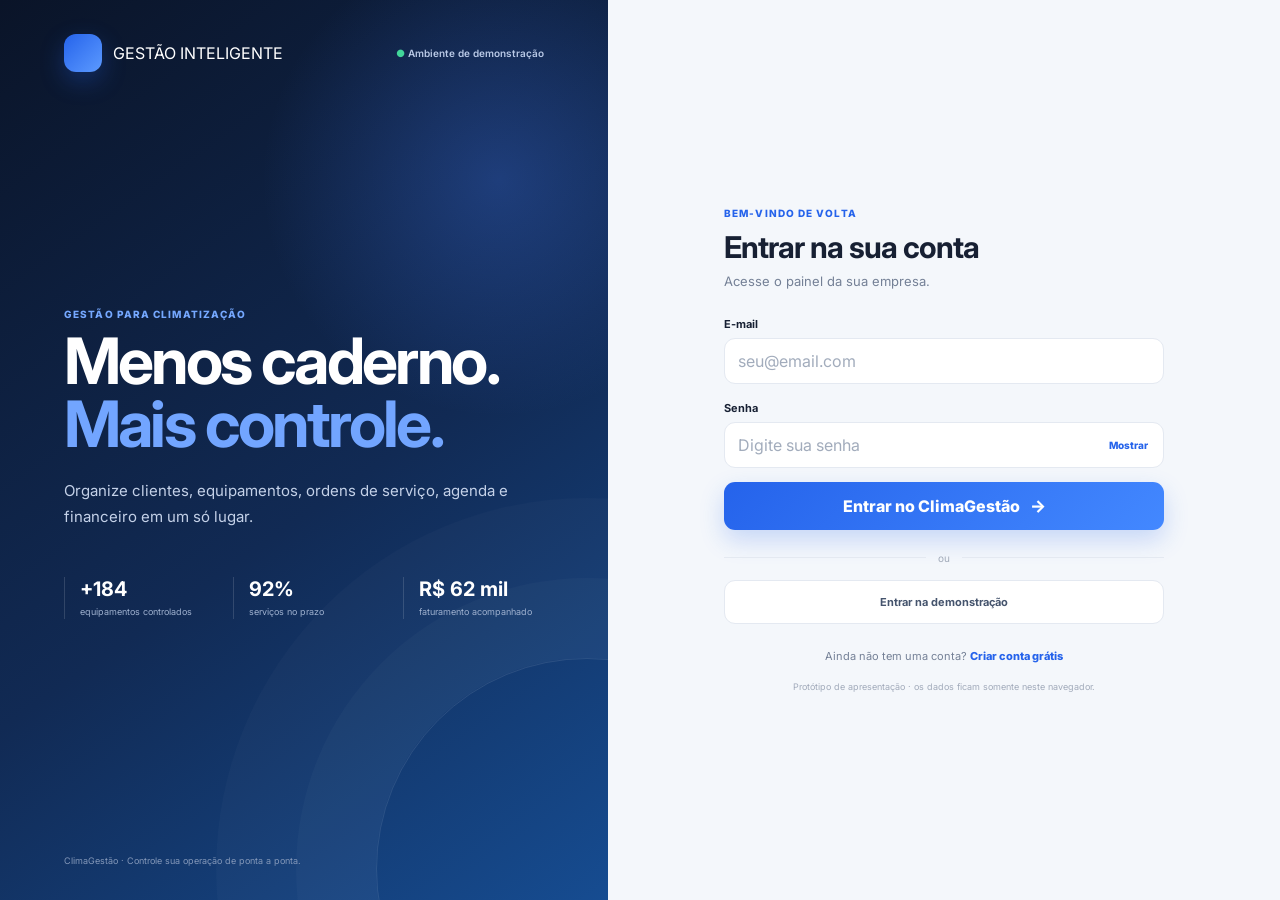
==== commit a270855a: "Ajuste da página de login e cadastro" ====
--- a/index.html
+++ b/index.html
@@ -17,8 +17,8 @@
     <section class="auth-visual">
       <div class="visual-top">
         <a class="brand auth-brand" href="index.html">
-          <span class="brand-mark">❄</span>
-          <span><strong>ClimaGestão</strong><small>GESTÃO INTELIGENTE</small></span>
+          <span class="brand-mark"></span>
+          <span>GESTÃO INTELIGENTE</span>
         </a>
         <span class="secure-label">● Ambiente de demonstração</span>
       </div>
